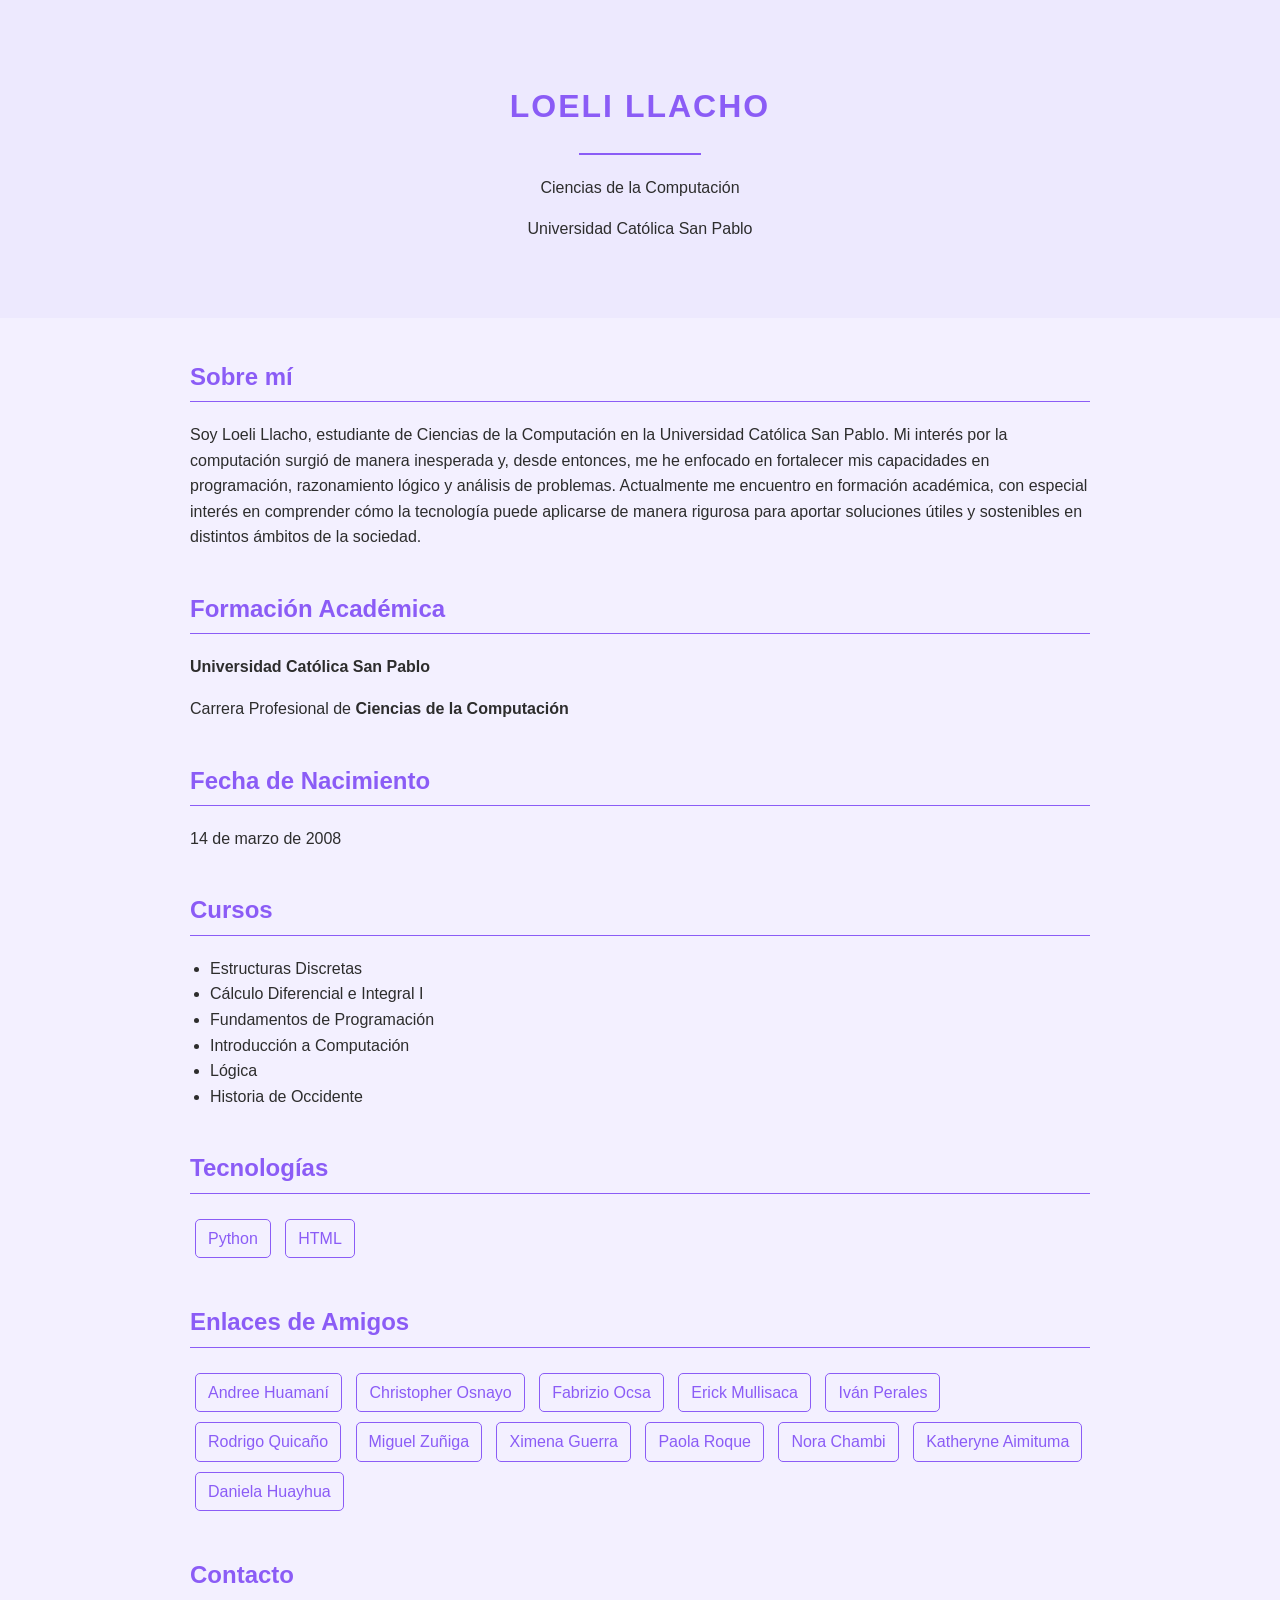
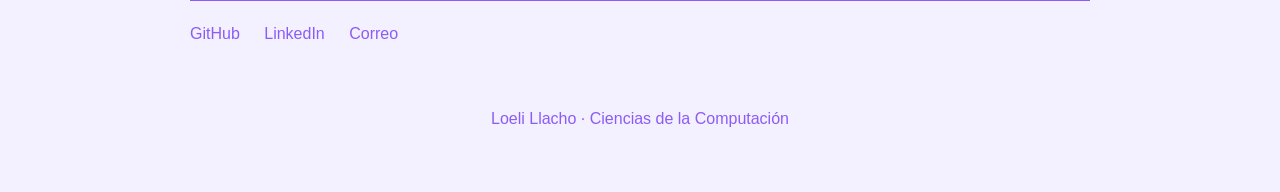
==== index.html @ ac0677e6 "index.html" ====
<!DOCTYPE html>
<html lang="es">

<head>
    <meta charset="UTF-8">
    <meta name="viewport" content="width=device-width, initial-scale=1.0">
    <title>Loeli Llacho | Ciencias de la Computación</title>
    <meta name="description"
        content="Loeli Llacho es estudiante de Ciencias de la Computación en la Universidad Católica San Pablo.">
    <meta name="keywords"
        content="Loeli Llacho, Ciencias de la Computación, Universidad Católica San Pablo, Programación">
    <meta name="author"
        content="Loeli Llacho">
    <link rel="icon"
        type="image/png"
        href="favicon.png">
    <link rel="stylesheet"
        href="style.css">
</head>

<body>
    <header>
        <h1>LOELI LLACHO</h1>
        <hr>
        <p>Ciencias de la Computación</p>
        <p>Universidad Católica San Pablo</p>
    </header>

    <section>
        <h2>Sobre mí</h2>
        <p>
            Soy Loeli Llacho, estudiante de Ciencias de la Computación en la Universidad Católica San Pablo.
            Mi interés por la computación surgió de manera inesperada y, desde entonces, me he enfocado en fortalecer
            mis capacidades en programación, razonamiento lógico y análisis de problemas.
            Actualmente me encuentro en formación académica, con especial interés en comprender cómo la tecnología
            puede aplicarse de manera rigurosa para aportar soluciones útiles y sostenibles en distintos ámbitos de la sociedad.
        </p>
    </section>

    <section>
        <h2>Formación Académica</h2>
        <p>
            <strong>
                <a href="https://ucsp.edu.pe/" target="_blank">
                    Universidad Católica San Pablo
                </a>
            </strong>
        </p>
        <p>
            Carrera Profesional de
            <a href="https://dc.ucsp.edu.pe/pregrado/ciencia-computacion/" target="_blank">
                <strong>Ciencias de la Computación</strong>
            </a>
        </p>
    </section>

    <section>
        <h2>Fecha de Nacimiento</h2>
        <p>14 de marzo de 2008</p>
    </section>

    <section>
        <h2>Cursos</h2>
        <ul>
            <li>Estructuras Discretas</li>
            <li>Cálculo Diferencial e Integral I</li>
            <li>Fundamentos de Programación</li>
            <li>Introducción a Computación</li>
            <li>Lógica</li>
            <li>Historia de Occidente</li>
        </ul>
    </section>

    <section>
        <h2>Tecnologías</h2>
        <div class="etiquetas">
            <span>Python</span>
            <span>HTML</span>
        </div>
    </section>

    <section>
        <h2>Enlaces de Amigos</h2>
        <div class="etiquetas">
            <a href="#" target="_blank">
                Andree Huamaní
            </a>
            <a href="#" target="_blank">
                Christopher Osnayo
            </a>
            <a href="#" target="_blank">
                Fabrizio Ocsa
            </a>
            <a href="#" target="_blank">
                Erick Mullisaca
            </a>
            <a href="#" target="_blank">
                Iván Perales
            </a>
            <a href="#" target="_blank">
                Rodrigo Quicaño
            </a>
            <a href="#" target="_blank">
                Miguel Zuñiga
            </a>
            <a href="#" target="_blank">
                Ximena Guerra
            </a>
            <a href="#" target="_blank">
                Paola Roque
            </a>
            <a href="#" target="_blank">
                Nora Chambi
            </a>
            <a href="https://kathe-fac.github.io" target="_blank">
                Katheryne Aimituma
            </a>
            <a href="#" target="_blank">
                Daniela Huayhua
            </a>
        </div>
    </section>

    <section>
        <h2>Contacto</h2>
        <div class="contacto">
            <a href="https://github.com/loelill" target="_blank">
                GitHub
            </a>
            <a href="https://www.linkedin.com/in/loeli-ll-6213b9414/?skipRedirect=true" target="_blank">
                LinkedIn
            </a>
            <a href="mailto:loelillzapana@gmail.com">
                Correo
            </a>
        </div>
    </section>
    
    <footer>
        <p>
            Loeli Llacho · Ciencias de la Computación
        </p>
    </footer>
</body>

</html>
---- style.css ----
body {
    font-family: Arial, sans-serif;
    background-color: #f3f0ff;
    color: #2d2d2d;
    margin: 0;
    padding: 0;
    line-height: 1.6;
}

header {
    text-align: center;
    padding: 60px 20px;
    background-color: #ede9fe;
}

h1 {
    color: #8B5CF6;
    margin-bottom: 10px;
    letter-spacing: 2px;
}

header hr {
    width: 120px;
    border: 1px solid #8B5CF6;
    margin: 20px auto;
}

section {
    max-width: 900px;
    margin: 40px auto;
    padding: 0 20px;
}

h2 {
    color: #8B5CF6;
    border-bottom: 1px solid #8B5CF6;
    padding-bottom: 5px;
}

ul {
    padding-left: 20px;
}

.etiquetas {
    margin-top: 15px;
}

.etiquetas span,
.etiquetas a {
    display: inline-block;
    border: 1px solid #8B5CF6;
    color: #8B5CF6;
    text-decoration: none;
    padding: 6px 12px;
    margin: 5px;
    border-radius: 5px;
}

.contacto a {
    color: #8B5CF6;
    text-decoration: none;
    margin-right: 20px;
}

footer {
    text-align: center;
    margin: 60px 0;
    color: #8B5CF6;
}

section a {
    color: inherit;
    text-decoration: none;
}

@media (max-width: 768px) {

    body {
        font-size: 15px;
    }

    h1 {
        font-size: 2rem;
    }

    section {
        margin: 30px auto;
    }
}
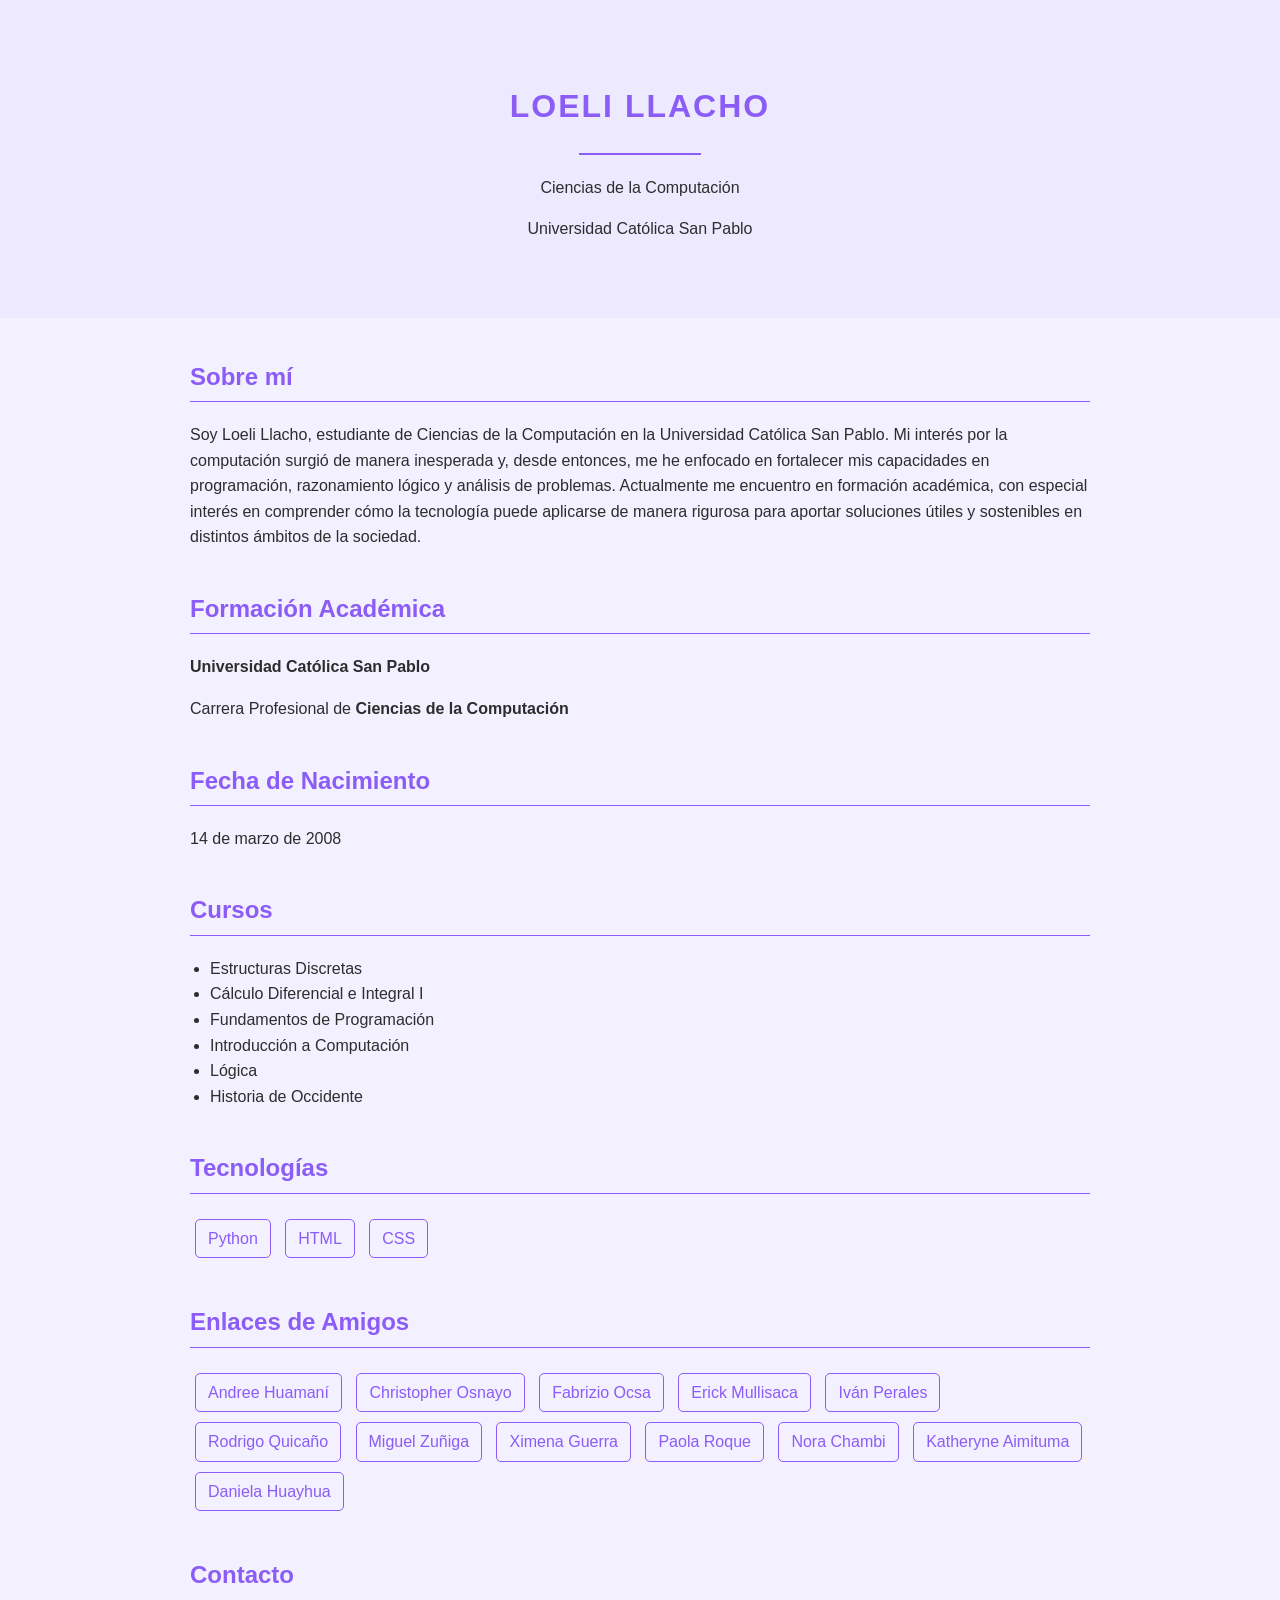
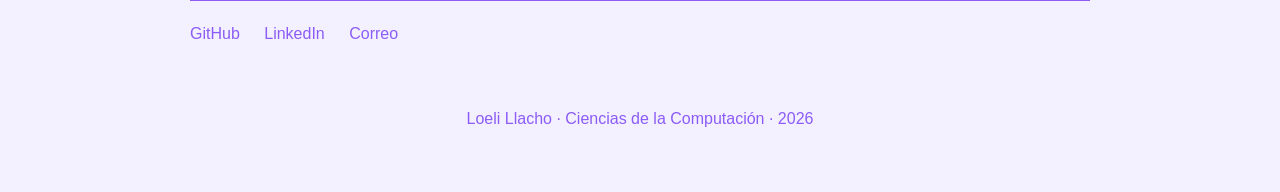
==== commit 2834071d: "index.html" ====
--- a/index.html
+++ b/index.html
@@ -76,25 +76,26 @@
         <div class="etiquetas">
             <span>Python</span>
             <span>HTML</span>
+            <span>CSS</span>
         </div>
     </section>
 
     <section>
         <h2>Enlaces de Amigos</h2>
         <div class="etiquetas">
-            <a href="#" target="_blank">
+            <a href="https://andrew-oremour.github.io/" target="_blank">
                 Andree Huamaní
             </a>
-            <a href="#" target="_blank">
+            <a href="https://wesudobones.github.io/page/" target="_blank">
                 Christopher Osnayo
             </a>
-            <a href="#" target="_blank">
+            <a href="https://lorian0x.github.io/" target="_blank">
                 Fabrizio Ocsa
             </a>
             <a href="#" target="_blank">
                 Erick Mullisaca
             </a>
-            <a href="#" target="_blank">
+            <a href="https://ugovh.github.io/Ivan-Perales-Marroquin/" target="_blank">
                 Iván Perales
             </a>
             <a href="#" target="_blank">
@@ -115,7 +116,7 @@
             <a href="https://kathe-fac.github.io" target="_blank">
                 Katheryne Aimituma
             </a>
-            <a href="#" target="_blank">
+            <a href="https://danielahuayhua-creator.github.io/mi-pagina-web/" target="_blank">
                 Daniela Huayhua
             </a>
         </div>
@@ -138,7 +139,7 @@
     
     <footer>
         <p>
-            Loeli Llacho · Ciencias de la Computación
+            Loeli Llacho · Ciencias de la Computación · 2026
         </p>
     </footer>
 </body>
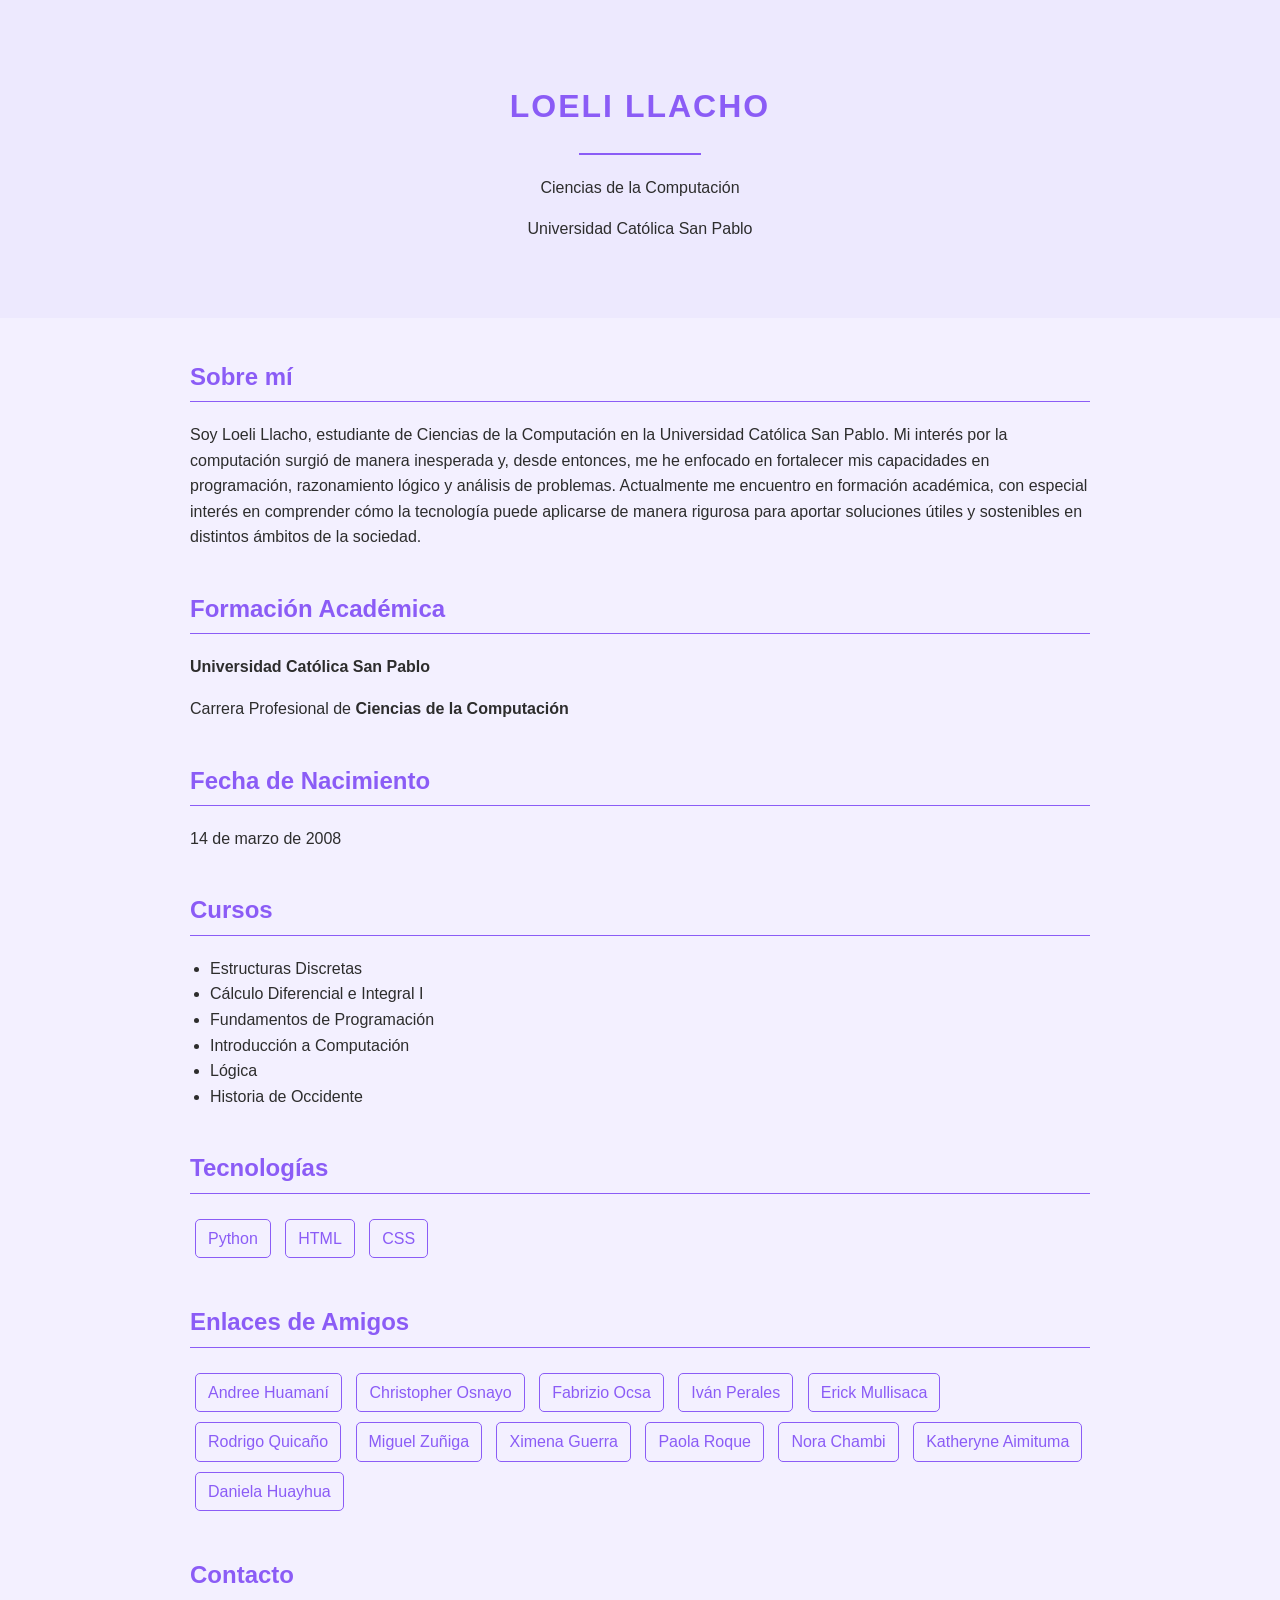
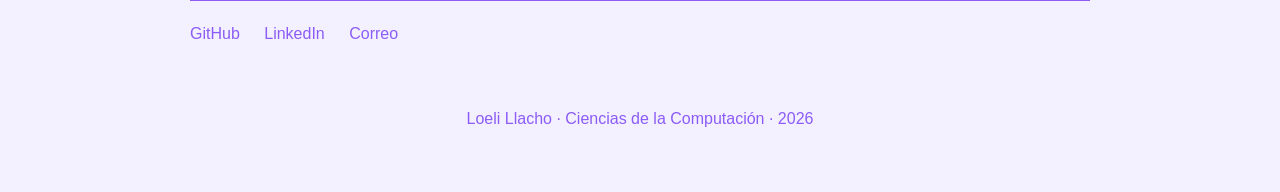
==== commit 5b7336a7: "index.html" ====
--- a/index.html
+++ b/index.html
@@ -92,13 +92,13 @@
             <a href="https://lorian0x.github.io/" target="_blank">
                 Fabrizio Ocsa
             </a>
-            <a href="#" target="_blank">
-                Erick Mullisaca
-            </a>
             <a href="https://ugovh.github.io/Ivan-Perales-Marroquin/" target="_blank">
                 Iván Perales
             </a>
             <a href="#" target="_blank">
+                Erick Mullisaca
+            </a>
+            <a href="https://noir4578.github.io/tuusuario.github.io/" target="_blank">
                 Rodrigo Quicaño
             </a>
             <a href="#" target="_blank">
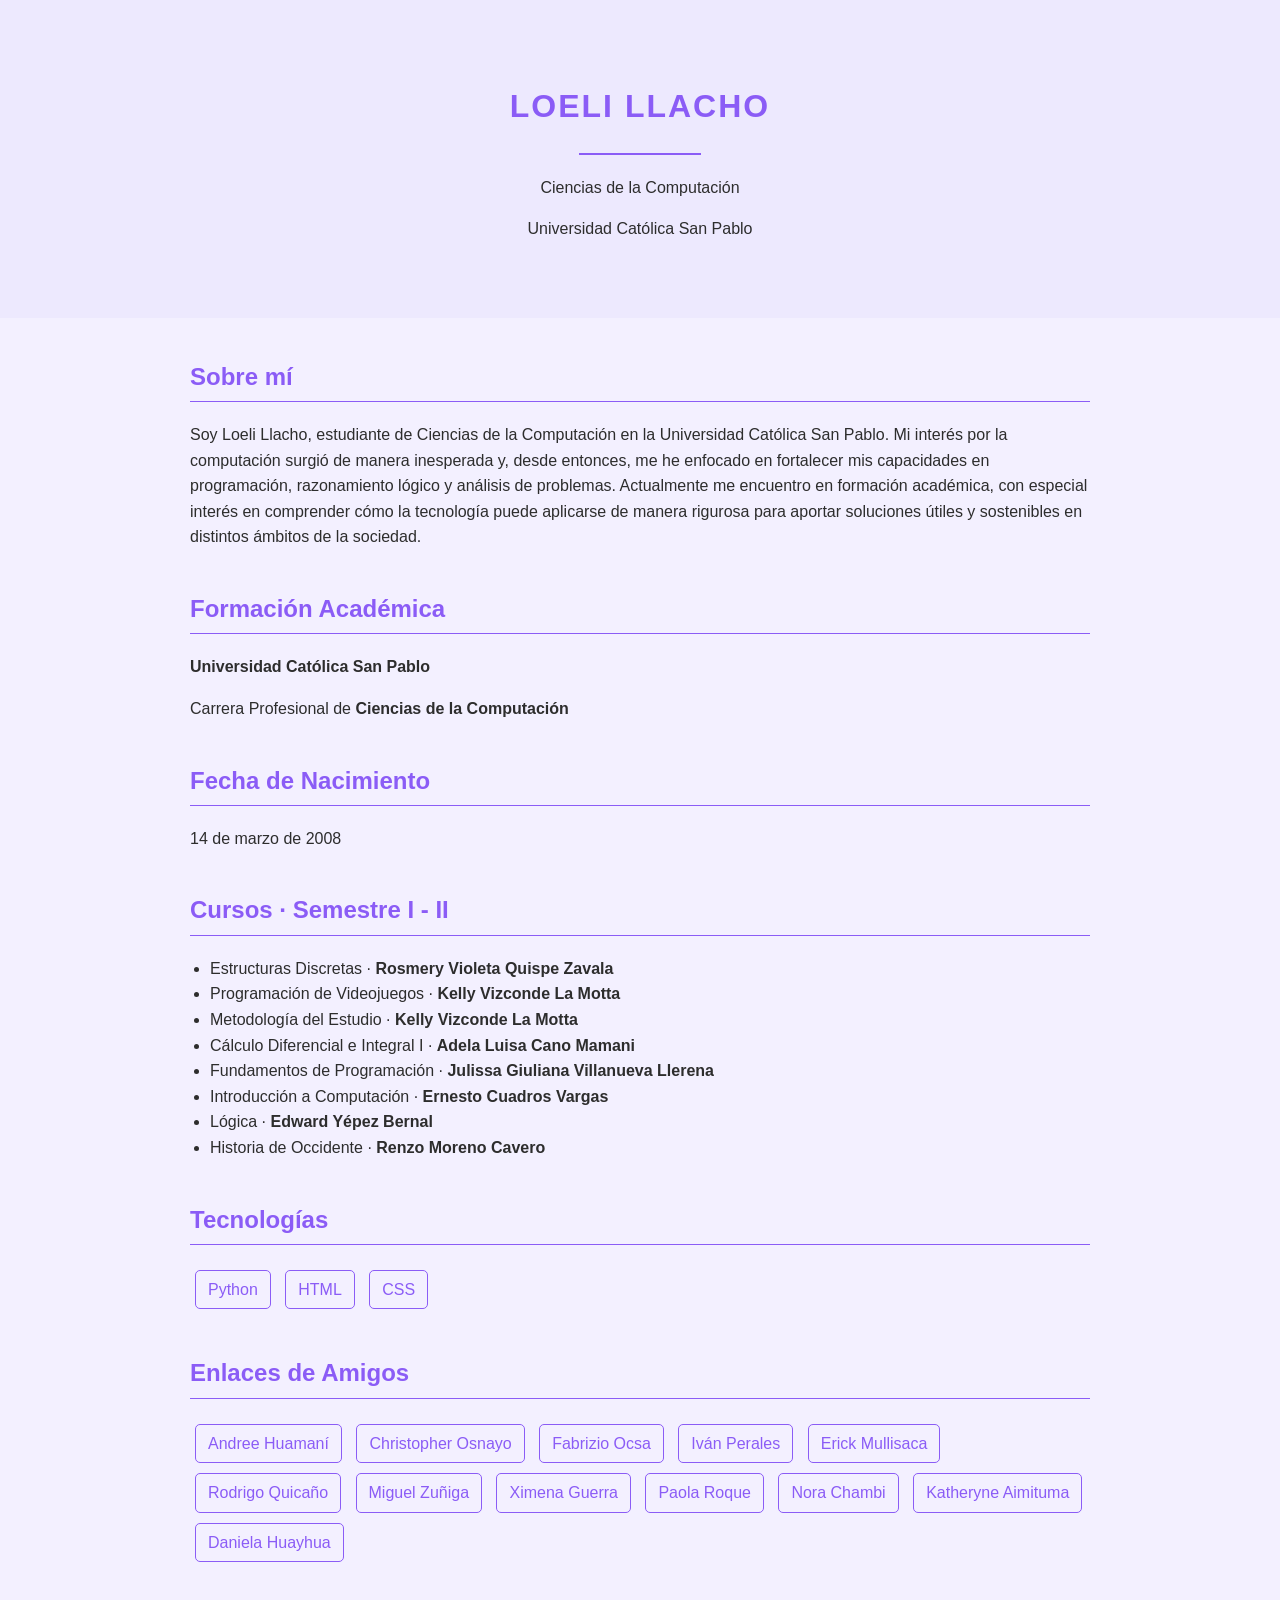
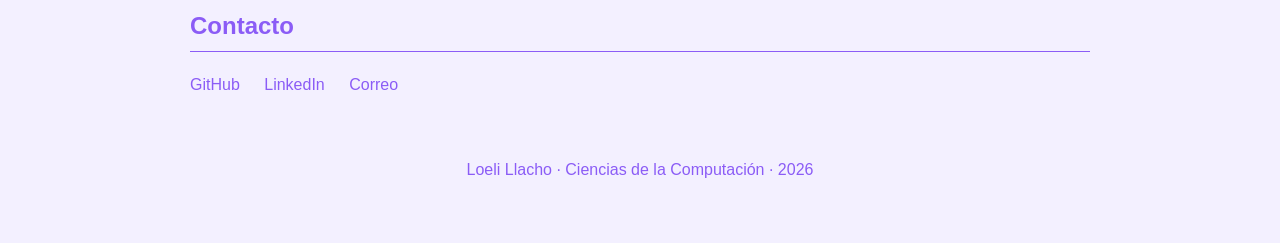
==== commit f4377647: "index.html" ====
--- a/index.html
+++ b/index.html
@@ -60,14 +60,50 @@
     </section>
 
     <section>
-        <h2>Cursos</h2>
+        <h2>Cursos · Semestre I - II</h2>
         <ul>
-            <li>Estructuras Discretas</li>
-            <li>Cálculo Diferencial e Integral I</li>
-            <li>Fundamentos de Programación</li>
-            <li>Introducción a Computación</li>
-            <li>Lógica</li>
-            <li>Historia de Occidente</li>
+            <li>
+                Estructuras Discretas ·
+                <a href="https://www.linkedin.com/in/rosmery-violeta-quispe-zavala-58374638/" target="_blank">
+                    <strong>Rosmery Violeta Quispe Zavala</strong>
+                </a>
+            </li>
+            <li>Programación de Videojuegos ·
+                <a href="http://linkedin.com/in/kelly-vizconde-la-motta-3a57a4143/" target="_blank">
+                    <strong>Kelly Vizconde La Motta</strong>
+                </a>
+            </li>
+            <li>Metodología del Estudio ·
+                <a href="http://linkedin.com/in/kelly-vizconde-la-motta-3a57a4143/" target="_blank">
+                    <strong>Kelly Vizconde La Motta</strong>
+                </a>
+            </li>
+            <li>Cálculo Diferencial e Integral I  ·
+                <a href="mailto:acananom@ucsp.edu.pe" target="_blank">
+                    <strong>Adela Luisa Cano Mamani</strong>
+                </a>
+            </li>
+            <li>Fundamentos de Programación ·
+                <a href="https://www.linkedin.com/in/julissa-villanueva-llerena/" target="_blank">
+                    <strong>Julissa Giuliana Villanueva Llerena</strong>
+                </a>
+            </li>
+            <li>Introducción a Computación ·
+                <a href="https://www.linkedin.com/in/ecuadrosv/" target="_blank">
+                    <strong>Ernesto Cuadros Vargas</strong>
+                </a>
+            </li>
+            <li>Lógica ·
+                <a href="mailto:eyepez@ucsp.edu.pe" target="_blank">
+                    <strong>Edward Yépez Bernal</strong>
+                </a
+            </li>
+            <li>Historia de Occidente ·
+                <a href="mailto:rmoreno@ucsp.edu.pe" target="_blank">
+                    <strong>Renzo Moreno Cavero</strong>
+                </a>
+            </li>
+            </li>
         </ul>
     </section>
 
@@ -131,7 +167,7 @@
             <a href="https://www.linkedin.com/in/loeli-ll-6213b9414/?skipRedirect=true" target="_blank">
                 LinkedIn
             </a>
-            <a href="mailto:loelillzapana@gmail.com">
+            <a href="mailto:loeli.llacho@ucsp.edu.pe">
                 Correo
             </a>
         </div>
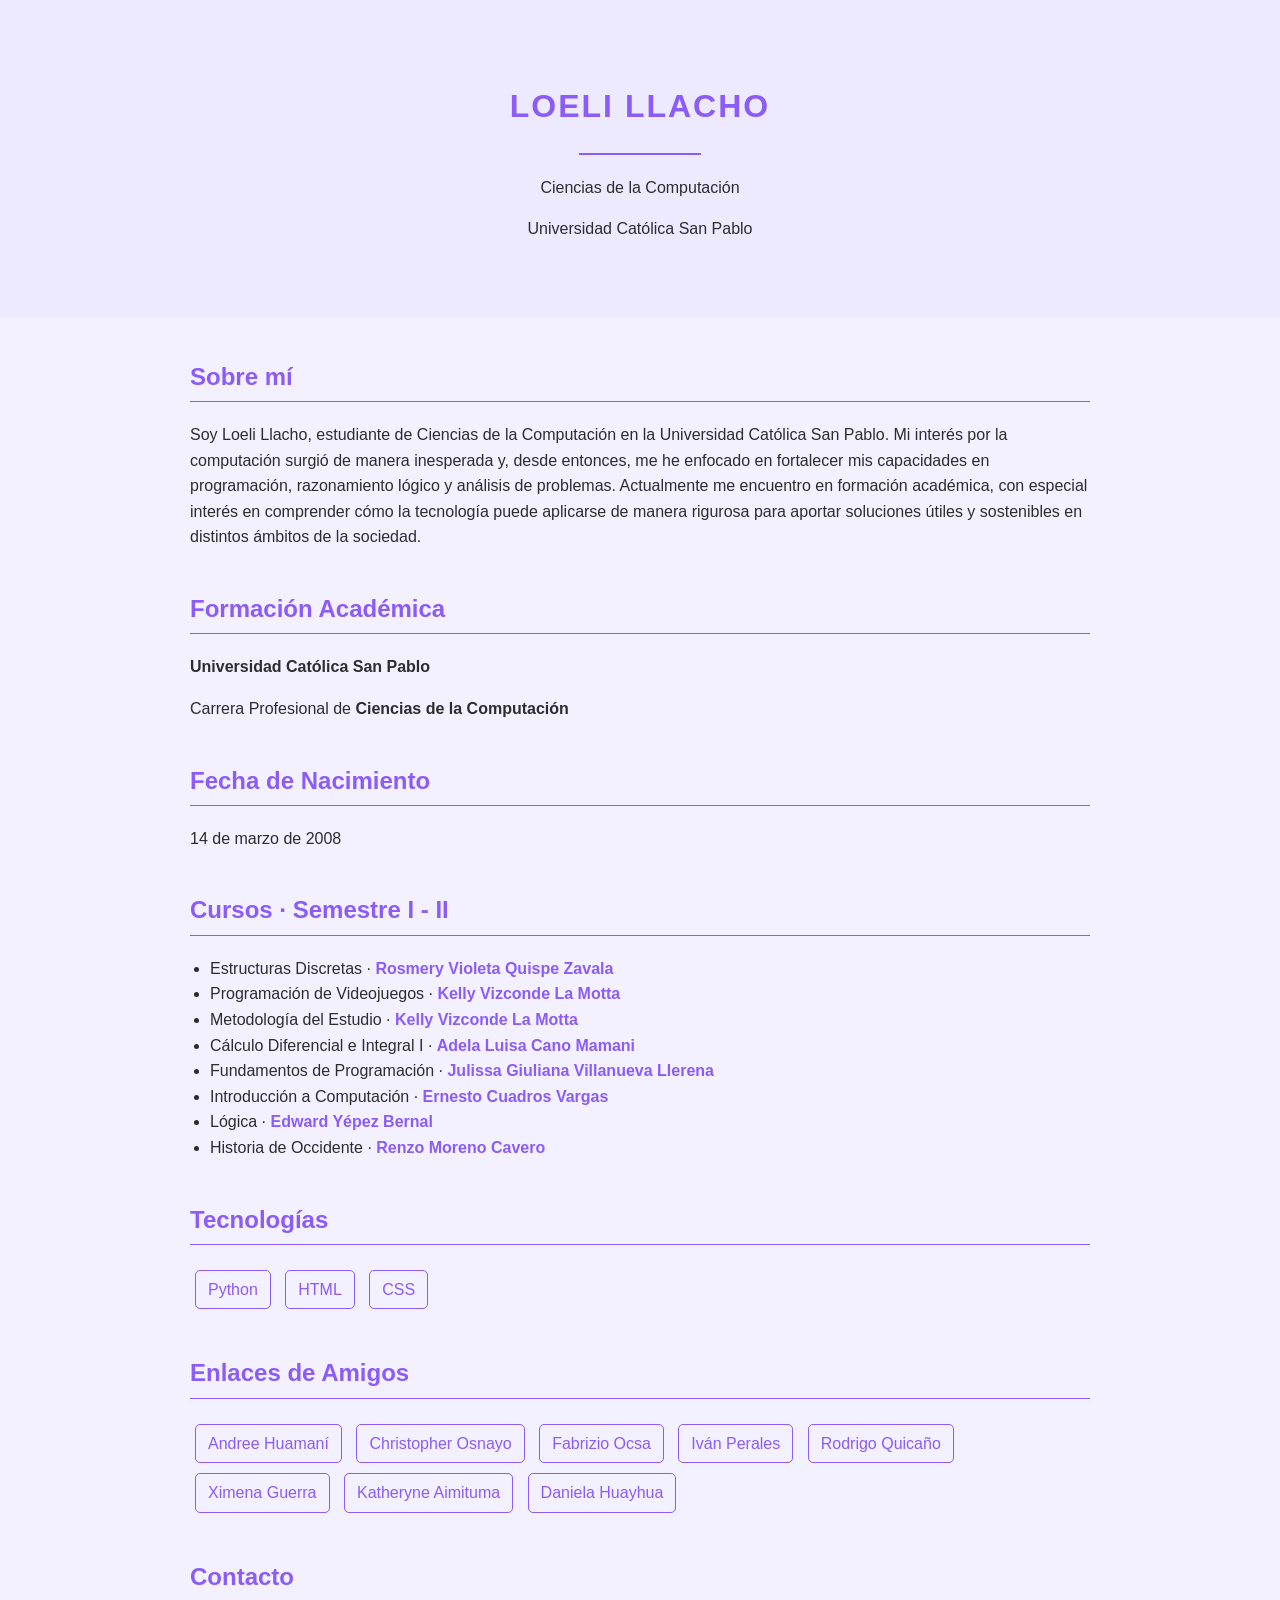
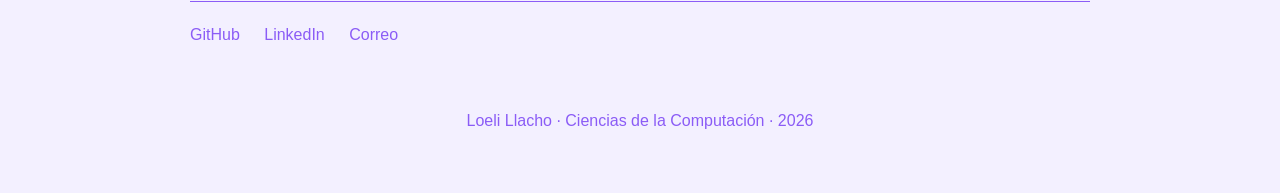
==== commit 55fe2a75: "index.html" ====
--- a/index.html
+++ b/index.html
@@ -131,23 +131,11 @@
             <a href="https://ugovh.github.io/Ivan-Perales-Marroquin/" target="_blank">
                 Iván Perales
             </a>
-            <a href="#" target="_blank">
-                Erick Mullisaca
-            </a>
             <a href="https://noir4578.github.io/tuusuario.github.io/" target="_blank">
                 Rodrigo Quicaño
             </a>
-            <a href="#" target="_blank">
-                Miguel Zuñiga
-            </a>
-            <a href="#" target="_blank">
+            <a href="https://ximm-xo.github.io/pagina/" target="_blank">
                 Ximena Guerra
-            </a>
-            <a href="#" target="_blank">
-                Paola Roque
-            </a>
-            <a href="#" target="_blank">
-                Nora Chambi
             </a>
             <a href="https://kathe-fac.github.io" target="_blank">
                 Katheryne Aimituma
--- a/style.css
+++ b/style.css
@@ -73,16 +73,23 @@
     text-decoration: none;
 }
 
+ul a {
+    color: #8B5CF6;
+    text-decoration: none;
+}
+
+ul a:hover {
+    text-decoration: underline;
+}
+
 @media (max-width: 768px) {
 
     body {
         font-size: 15px;
     }
-
     h1 {
         font-size: 2rem;
     }
-
     section {
         margin: 30px auto;
     }
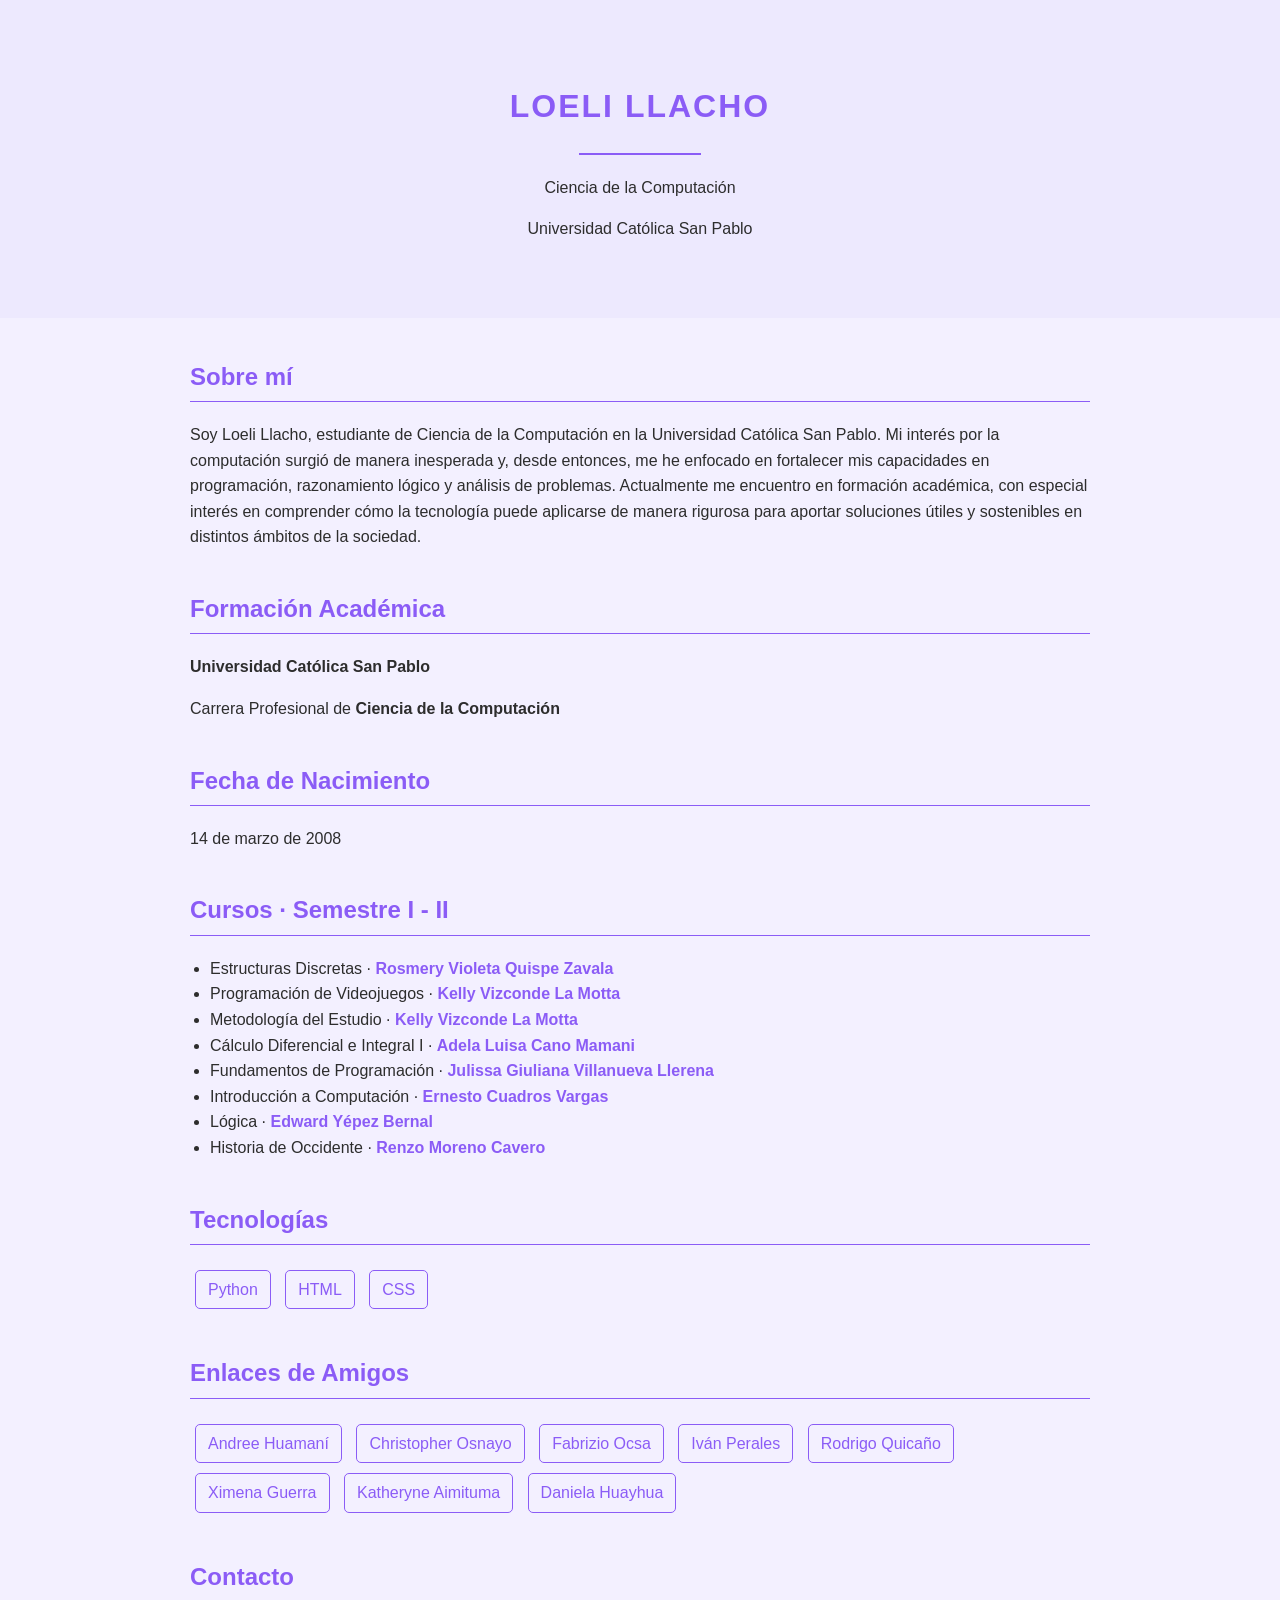
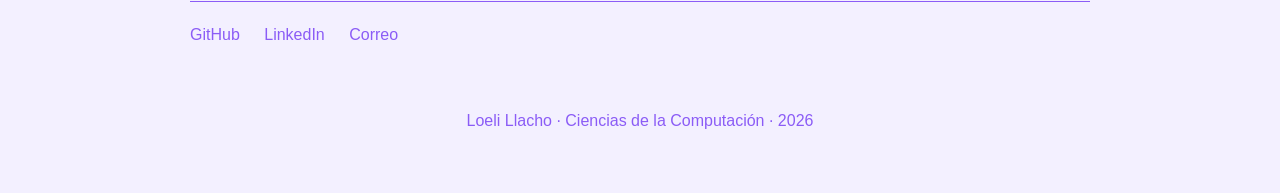
==== commit 6143b2b7: "index.html" ====
--- a/index.html
+++ b/index.html
@@ -4,7 +4,7 @@
 <head>
     <meta charset="UTF-8">
     <meta name="viewport" content="width=device-width, initial-scale=1.0">
-    <title>Loeli Llacho | Ciencias de la Computación</title>
+    <title>Loeli Llacho | Ciencia de la Computación</title>
     <meta name="description"
         content="Loeli Llacho es estudiante de Ciencias de la Computación en la Universidad Católica San Pablo.">
     <meta name="keywords"
@@ -22,14 +22,14 @@
     <header>
         <h1>LOELI LLACHO</h1>
         <hr>
-        <p>Ciencias de la Computación</p>
+        <p>Ciencia de la Computación</p>
         <p>Universidad Católica San Pablo</p>
     </header>
 
     <section>
         <h2>Sobre mí</h2>
         <p>
-            Soy Loeli Llacho, estudiante de Ciencias de la Computación en la Universidad Católica San Pablo.
+            Soy Loeli Llacho, estudiante de Ciencia de la Computación en la Universidad Católica San Pablo.
             Mi interés por la computación surgió de manera inesperada y, desde entonces, me he enfocado en fortalecer
             mis capacidades en programación, razonamiento lógico y análisis de problemas.
             Actualmente me encuentro en formación académica, con especial interés en comprender cómo la tecnología
@@ -49,7 +49,7 @@
         <p>
             Carrera Profesional de
             <a href="https://dc.ucsp.edu.pe/pregrado/ciencia-computacion/" target="_blank">
-                <strong>Ciencias de la Computación</strong>
+                <strong>Ciencia de la Computación</strong>
             </a>
         </p>
     </section>
@@ -152,7 +152,7 @@
             <a href="https://github.com/loelill" target="_blank">
                 GitHub
             </a>
-            <a href="https://www.linkedin.com/in/loeli-ll-6213b9414/?skipRedirect=true" target="_blank">
+            <a href="https://www.linkedin.com/in/loeli-ll/" target="_blank">
                 LinkedIn
             </a>
             <a href="mailto:loeli.llacho@ucsp.edu.pe">
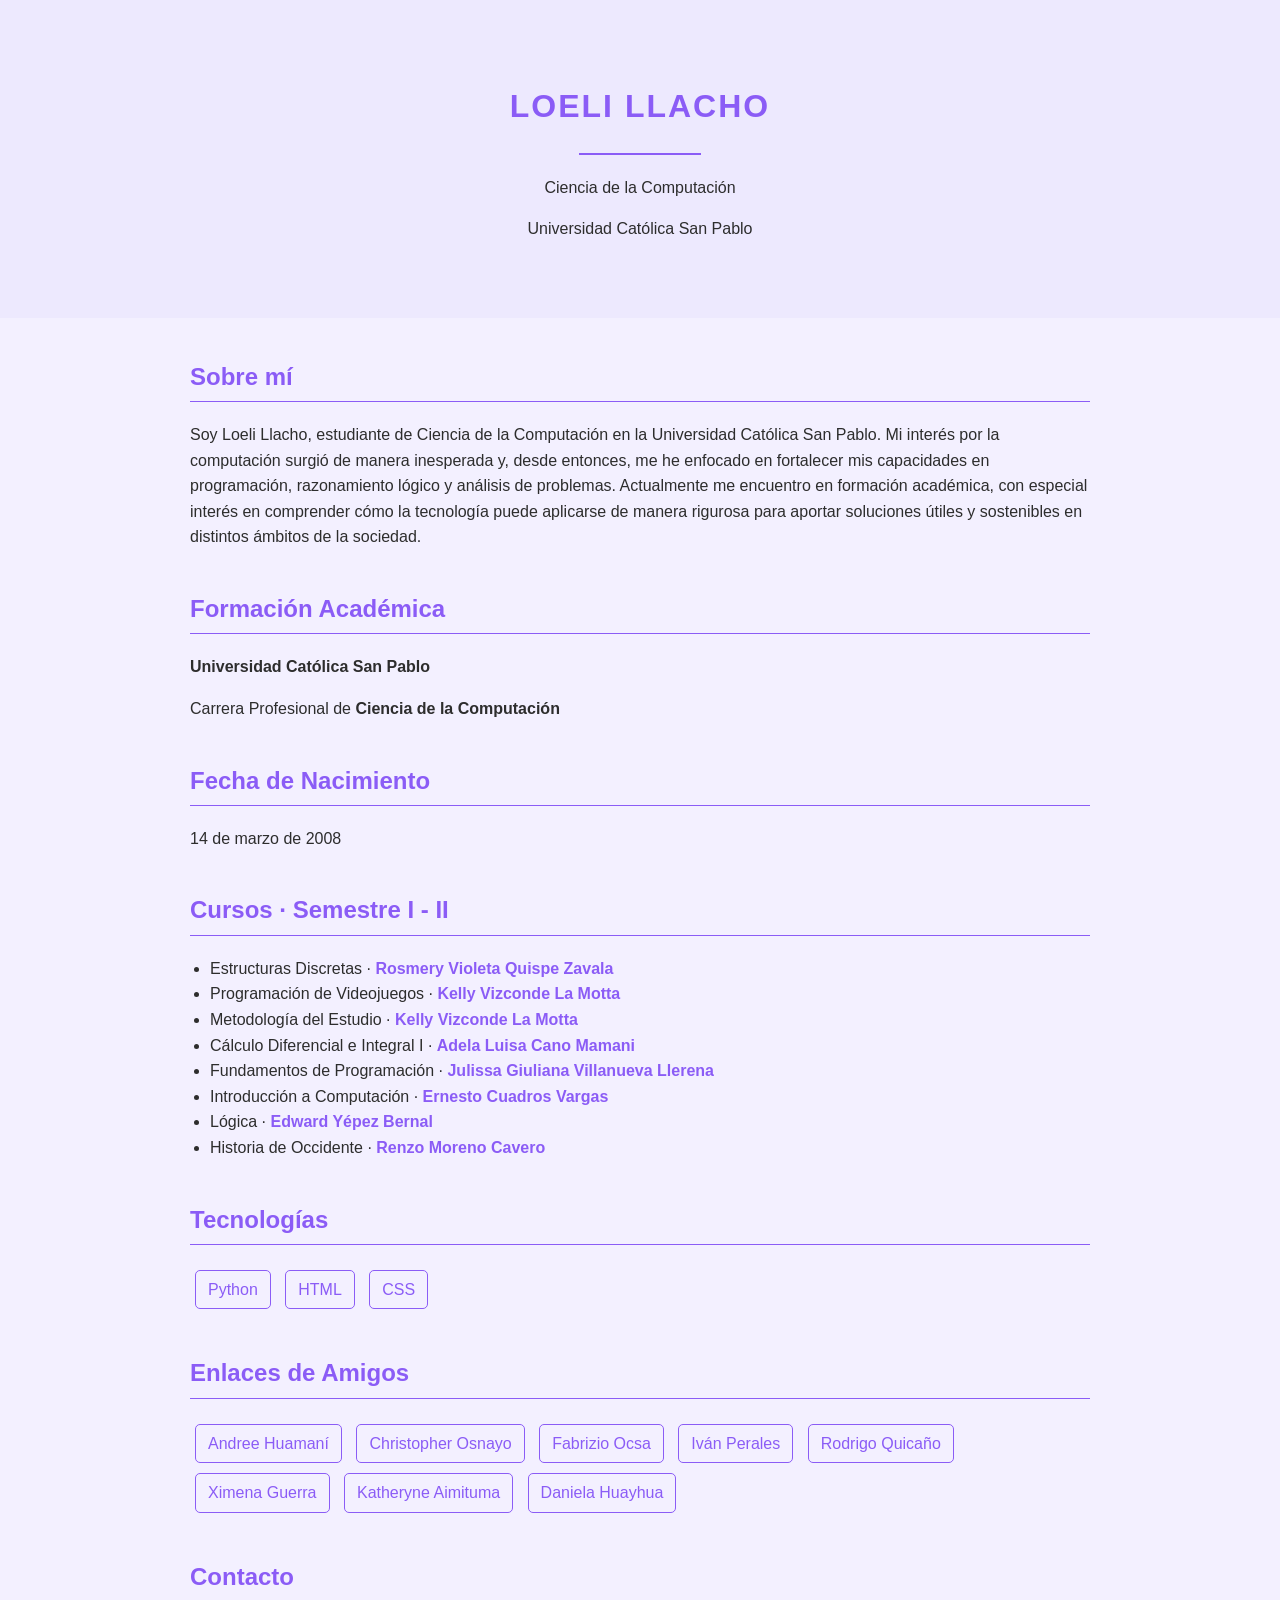
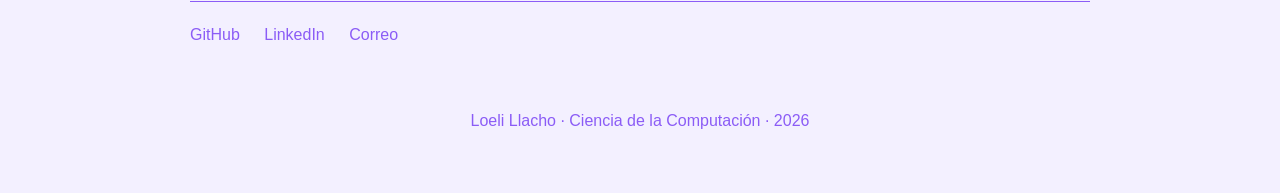
==== commit ec9c61a7: "index.html" ====
--- a/index.html
+++ b/index.html
@@ -6,9 +6,9 @@
     <meta name="viewport" content="width=device-width, initial-scale=1.0">
     <title>Loeli Llacho | Ciencia de la Computación</title>
     <meta name="description"
-        content="Loeli Llacho es estudiante de Ciencias de la Computación en la Universidad Católica San Pablo.">
+        content="Loeli Llacho es estudiante de Ciencia de la Computación en la Universidad Católica San Pablo.">
     <meta name="keywords"
-        content="Loeli Llacho, Ciencias de la Computación, Universidad Católica San Pablo, Programación">
+        content="Loeli Llacho, Ciencia de la Computación, Universidad Católica San Pablo, Programación">
     <meta name="author"
         content="Loeli Llacho">
     <link rel="icon"
@@ -163,7 +163,7 @@
     
     <footer>
         <p>
-            Loeli Llacho · Ciencias de la Computación · 2026
+            Loeli Llacho · Ciencia de la Computación · 2026
         </p>
     </footer>
 </body>
